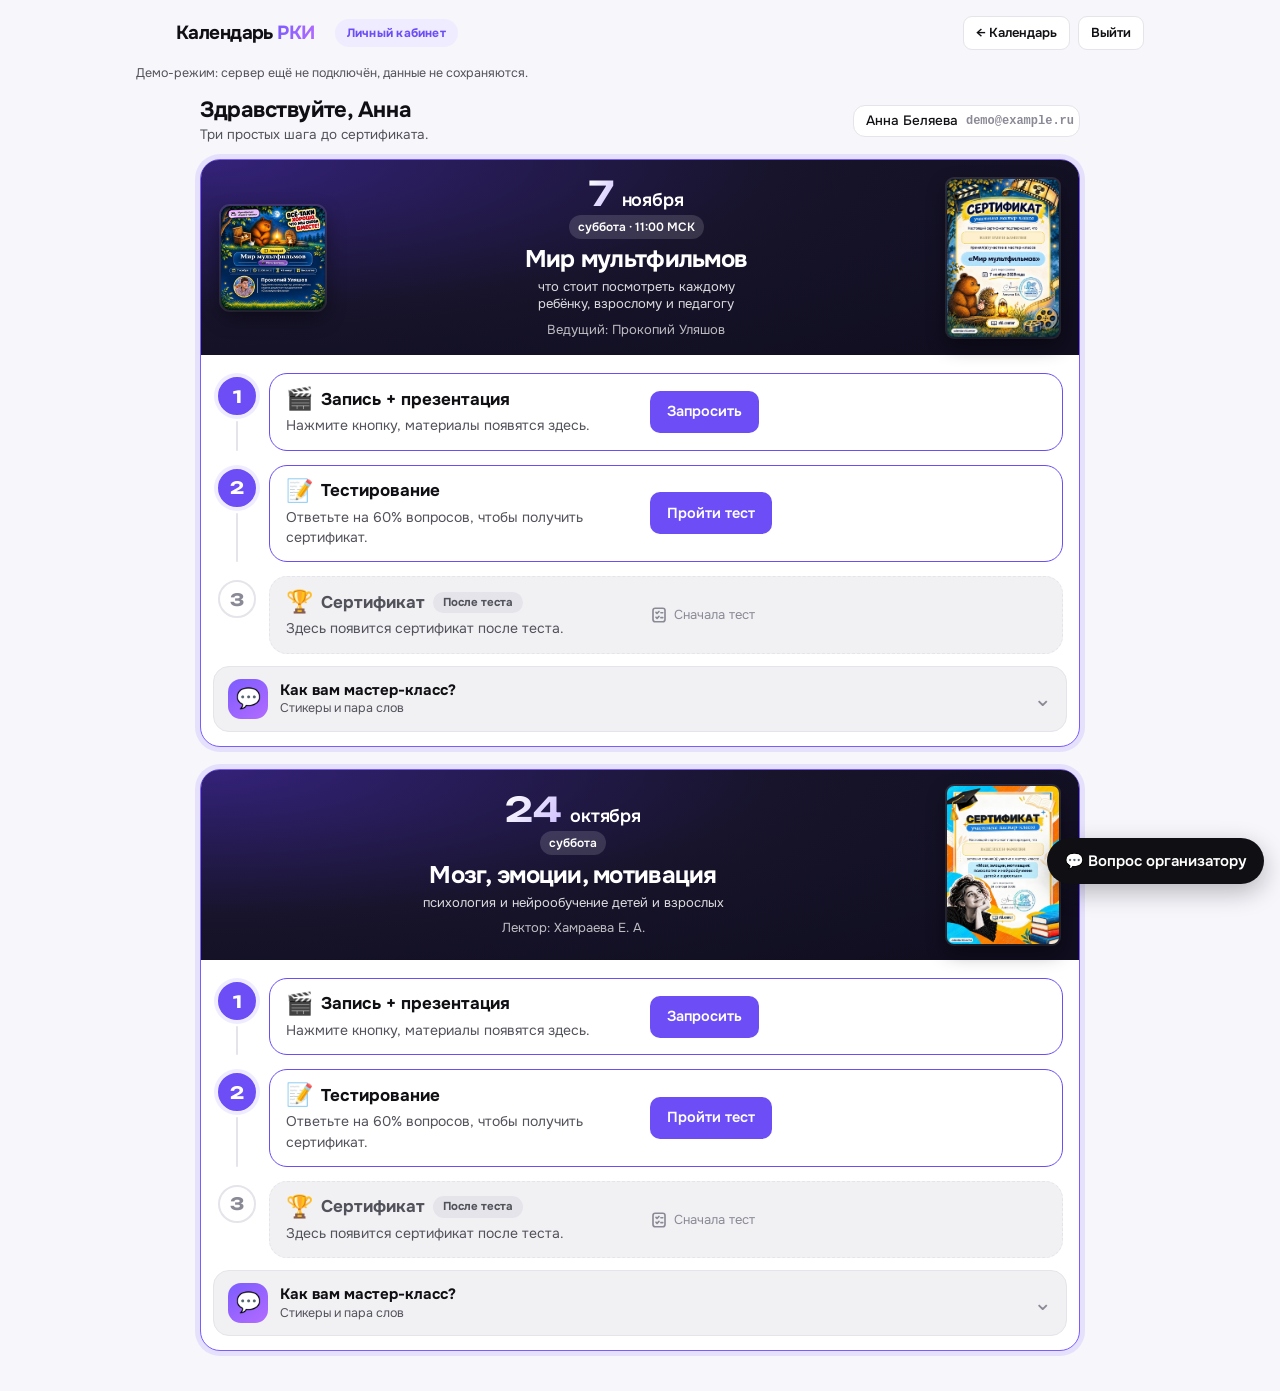
==== kabinet/index.html @ fc745478 "Личный кабинет /kabinet: запись, тест, сертификат (демо-режим) + серверный скрипт Co-Authored-By: Cl" ====
<!doctype html>
<html lang="ru">
<head>
<meta charset="utf-8">
<meta name="viewport" content="width=device-width,initial-scale=1,viewport-fit=cover">
<meta name="robots" content="noindex">
<title>Личный кабинет · Календарь РКИ</title>
<link rel="stylesheet" href="https://fonts.googleapis.com/css2?family=Onest:wght@400;500;600;700&family=Unbounded:wght@600&display=swap">
<link rel="stylesheet" href="kabinet.css">
</head>
<body>
<div class="wrap"><div id="app"></div></div>
<div id="toast" role="status" aria-live="polite"></div>
<script src="config.js"></script>
<script src="kabinet.js"></script>
</body>
</html>
---- kabinet/kabinet.css ----
/* Layout: compact calendar card. Left: date, title, three requests. Right: materials fill in as they are requested. Neutral graphite palette, one indigo accent. */
:root{
  --bg:#F6F6F8; --surface:#FFFFFF; --surface-2:#F1F1F4; --line:#E4E4EA;
  --ink:#101014; --ink-2:#52525B; --ink-3:#8A8A96;
  --accent:#4D5DFB; --accent-soft:#ECEEFF; --on-accent:#FFFFFF;
  --ok:#0F7B5C; --ok-soft:#E2F4EC; --wait:#9A5B00; --wait-soft:#FBF0DB;
  --font-display:'Onest',system-ui,-apple-system,'Segoe UI',sans-serif;
  --font-body:'Onest',system-ui,-apple-system,'Segoe UI',sans-serif;
  --font-num:'Unbounded','Onest',system-ui,sans-serif;
  --font-mono:ui-monospace,'SF Mono',Menlo,Consolas,monospace;
  --shadow:0 1px 0 rgba(16,16,20,.04);
  color-scheme:light;
}
@media (prefers-color-scheme:dark){
  :root:not([data-theme="light"]){
    --bg:#0A0A0C; --surface:#121215; --surface-2:#1A1A1F; --line:#26262D;
    --ink:#EDEDF1; --ink-2:#A1A1AC; --ink-3:#71717D;
    --accent:#8F99FF; --accent-soft:#1B1E44; --on-accent:#0A0A0C;
    --ok:#4AD8A8; --ok-soft:#10302A; --wait:#F2BE6B; --wait-soft:#33260F;
    --shadow:0 1px 0 rgba(0,0,0,.3);
    color-scheme:dark;
  }
}
:root[data-theme="dark"]{
  --bg:#0A0A0C; --surface:#121215; --surface-2:#1A1A1F; --line:#26262D;
  --ink:#EDEDF1; --ink-2:#A1A1AC; --ink-3:#71717D;
  --accent:#8F99FF; --accent-soft:#1B1E44; --on-accent:#0A0A0C;
  --ok:#4AD8A8; --ok-soft:#10302A; --wait:#F2BE6B; --wait-soft:#33260F;
  --shadow:0 1px 0 rgba(0,0,0,.3);
  color-scheme:dark;
}
*{box-sizing:border-box}
html,body{margin:0}
body{background:var(--bg);color:var(--ink);font:400 14.5px/1.5 var(--font-body);-webkit-font-smoothing:antialiased}
button,input{font:inherit;color:inherit}
h1,h2,h3,p{margin:0}
h1,h2,h3{text-wrap:balance;letter-spacing:-.02em}
.wrap{max-width:1000px;margin:0 auto;padding-block:16px 40px;padding-left:max(16px,env(safe-area-inset-left,0px));padding-right:max(16px,env(safe-area-inset-right,0px))}
.muted{color:var(--ink-2)}
:focus-visible{outline:2px solid var(--accent);outline-offset:2px}

/* top bar */
.top{display:flex;align-items:center;justify-content:space-between;gap:12px;flex-wrap:wrap;margin-bottom:20px}
.brand{display:flex;align-items:center;gap:9px;font:600 14px/1 var(--font-num)}
.brand svg{width:26px;height:26px;flex:none}
.tabs{display:inline-flex;padding:3px;gap:2px;background:var(--surface-2);border-radius:10px}
.tabs button{min-height:34px;padding:0 14px;border:0;border-radius:8px;background:transparent;font-weight:600;font-size:13.5px;color:var(--ink-2);cursor:pointer}
.tabs button[aria-pressed="true"]{background:var(--surface);color:var(--ink);box-shadow:0 1px 2px rgba(0,0,0,.12)}
#notice{margin-bottom:14px;padding:10px 14px;border-radius:10px;background:var(--wait-soft);color:var(--wait);font-weight:500}

/* buttons */
.btn{display:inline-flex;align-items:center;justify-content:center;gap:8px;min-height:42px;padding:0 16px;border-radius:10px;border:1px solid transparent;font-weight:600;line-height:1.2;cursor:pointer;text-decoration:none;transition:background .15s,border-color .15s,filter .15s}
.btn:active{transform:translateY(1px)}
.btn-primary{background:var(--ink);color:var(--bg)}
.btn-primary:hover{filter:opacity(.88)}
.btn-quiet{background:var(--surface);border-color:var(--line);color:var(--ink)}
.btn-quiet:hover{border-color:var(--ink-3)}
.btn-like{background:var(--accent-soft);color:var(--accent);border-color:transparent}
.btn-like:hover{filter:brightness(.96)}
.btn[disabled]{opacity:.5;cursor:not-allowed;filter:none}
.btn-sm{min-height:34px;padding:0 12px;border-radius:9px;font-size:13px}
.ico{display:inline-flex;flex:none}

/* participant: login */
.login{max-width:420px;margin:6vh auto 0;background:var(--surface);border:1px solid var(--line);border-radius:18px;padding:24px;display:grid;gap:14px}
.login h1{font:700 21px/1.25 var(--font-display)}
.pin-row{display:flex;gap:8px}
.pin-row input{flex:1;min-width:0;height:50px;border-radius:10px;border:1.5px solid var(--line);background:var(--surface-2);padding:0 12px;font:600 22px var(--font-mono);letter-spacing:.3em;text-align:center}
.pin-row input:focus{outline:none;border-color:var(--accent)}
.pin-row .btn{height:50px}
.err{color:var(--wait);font-weight:500;min-height:1.5em}
.hint{font-size:13px;color:var(--ink-3)}
.hint button{border:0;background:none;padding:0;color:var(--accent);font-weight:600;cursor:pointer;text-decoration:underline}

/* participant: member */
#member{max-width:880px;margin:0 auto}
.hello{display:flex;justify-content:space-between;align-items:center;gap:12px;flex-wrap:wrap;margin-bottom:14px}
.hello h1{font:700 21px/1.2 var(--font-display);margin-bottom:2px}
.hello p{font-size:13.5px}
.who-chip{display:flex;align-items:center;gap:8px;flex-wrap:wrap;background:var(--surface);border:1px solid var(--line);border-radius:12px;padding:5px 5px 5px 12px;font-weight:500;font-size:13.5px}
.who-chip code{font:600 12px var(--font-mono);color:var(--ink-3)}
.evs{display:grid;gap:14px}
.ev{display:grid;grid-template-columns:minmax(0,1fr) minmax(0,1fr);background:var(--surface);border:1px solid var(--line);border-radius:18px;box-shadow:var(--shadow);overflow:hidden}
@media (max-width:780px){.ev{grid-template-columns:minmax(0,1fr)}}
.ev-left{padding:18px;display:grid;gap:14px;align-content:start}
.ev-top{display:flex;gap:16px;align-items:flex-start}
.ev-top>div:last-child{min-width:0}
.ev h3{font:700 16px/1.3 var(--font-display)}
.meta{color:var(--ink-2);margin-top:3px;font-size:13.5px}
.acts{display:flex;gap:8px;flex-wrap:wrap;align-items:center}
.note{font-size:12.5px;color:var(--ink-3)}
.ask{display:grid;gap:6px}
.ask-title{font-size:11px;font-weight:600;letter-spacing:.09em;text-transform:uppercase;color:var(--ink-3)}
.ask-btn{display:flex;align-items:center;gap:10px;width:100%;min-height:40px;padding:0 12px;border-radius:10px;border:1px solid var(--line);background:var(--surface);font-weight:500;font-size:14px;text-align:left;cursor:pointer;transition:border-color .15s,background .15s}
.ask-btn .ico{color:var(--ink-3)}
.ask-btn:hover:not([disabled]){border-color:var(--accent);background:var(--accent-soft)}
.ask-btn:hover:not([disabled]) .ico{color:var(--accent)}
.ask-btn .arrow{margin-left:auto;color:var(--ink-3)}
.ask-btn[disabled]{cursor:default;background:var(--surface-2);color:var(--ink-2)}
.ask-btn.done .ico{color:var(--ok)}
.ev-right{background:var(--surface-2);border-left:1px solid var(--line);padding:18px;display:grid;gap:8px;align-content:start}
@media (max-width:780px){.ev-right{border-left:0;border-top:1px solid var(--line)}}
.item{border:1px dashed var(--line);border-radius:12px;padding:8px 10px;display:grid;gap:8px;color:var(--ink-3)}
.item.on{border:1px solid var(--line);background:var(--surface);color:var(--ink)}
.item.got{border-color:color-mix(in srgb,var(--ok) 45%,var(--line))}
.item.pop{animation:pop .4s ease-out}
@keyframes pop{from{opacity:0;transform:translateX(14px)}to{opacity:1;transform:none}}
.item-row{display:flex;align-items:center;gap:10px;flex-wrap:wrap}
.item-row .nm{font-weight:600;flex:1;min-width:0}
.badge-ico{width:32px;height:32px;border-radius:9px;display:grid;place-items:center;background:var(--surface-2);color:var(--ink-3);flex:none}
.item.on .badge-ico{background:var(--accent-soft);color:var(--accent)}
.item.got .badge-ico{background:var(--ok-soft);color:var(--ok)}
.item.got .badge-ico svg{animation:stamp .45s cubic-bezier(.2,1.4,.4,1)}
@keyframes stamp{from{transform:scale(.4) rotate(-25deg);opacity:0}to{transform:none;opacity:1}}
.item-sub{font-size:13px;color:var(--ink-2)}
.cert-wrap{display:grid;gap:8px}
.cert-row{display:flex;gap:10px;align-items:center;flex-wrap:wrap}
.cert-btn{padding:0;border:1px solid var(--line);border-radius:8px;overflow:hidden;background:#fff;cursor:zoom-in;width:132px;flex:none}
.cert-btn svg{display:block;width:100%;height:auto}
.cert-wrap.zoom .cert-row{align-items:flex-start}
.cert-wrap.zoom .cert-btn{width:100%;cursor:zoom-out}
.ok-note{display:inline-flex;align-items:center;gap:6px;color:var(--ok);font-weight:600;font-size:13px}

/* date block */
.date{position:relative;width:74px;flex:none;margin-top:5px;border:1px solid var(--line);border-radius:12px;background:var(--surface);text-align:center;transform:rotate(-2deg);transition:transform .2s}
.date:hover{transform:rotate(0)}
.date::before,.date::after{content:"";position:absolute;top:-5px;width:5px;height:11px;border-radius:3px;background:var(--ink)}
.date::before{left:16px}.date::after{right:16px}
.date .mo{background:var(--ink);color:var(--bg);border-radius:11px 11px 0 0;font:700 9.5px/1 var(--font-body);letter-spacing:.14em;text-transform:uppercase;padding:8px 0 6px}
.date .dd{font:600 32px/1 var(--font-num);padding:9px 0 4px;font-variant-numeric:tabular-nums}
.date .dd.none{color:var(--ink-3)}
.date .wd{font:500 10px/1 var(--font-body);letter-spacing:.06em;text-transform:uppercase;color:var(--ink-3);white-space:nowrap;padding:0 4px 8px}
.date .tm{border-top:1px dashed var(--line);color:var(--accent);border-radius:0 0 11px 11px;font:600 12px/1 var(--font-body);padding:7px 4px;font-variant-numeric:tabular-nums}

/* pills */
.pill{display:inline-flex;align-items:center;gap:6px;padding:2px 9px;border-radius:999px;font-size:12px;font-weight:600;line-height:1.5;white-space:nowrap}
.pill i{width:6px;height:6px;border-radius:50%;background:currentColor}
.p-none{background:transparent;color:var(--ink-3);border:1px solid var(--line)}
.p-wait{background:var(--wait-soft);color:var(--wait)}
.p-sent{background:var(--accent-soft);color:var(--accent)}
.p-ok{background:var(--ok-soft);color:var(--ok)}
.p-wait i{animation:pulse 1.6s ease-in-out infinite}
@keyframes pulse{50%{opacity:.3}}

/* admin */
.stack{display:grid;gap:14px}
.adm-title{display:flex;justify-content:space-between;align-items:baseline;gap:12px;flex-wrap:wrap}
.adm-title h1{font:700 21px/1.2 var(--font-display)}
.panel{background:var(--surface);border:1px solid var(--line);border-radius:16px;padding:16px;box-shadow:var(--shadow)}
.picker{display:flex;gap:6px;flex-wrap:wrap}
.chip{display:inline-flex;align-items:center;gap:9px;min-height:40px;padding:4px 12px 4px 5px;border-radius:10px;border:1px solid var(--line);background:var(--surface);cursor:pointer;text-align:left;max-width:100%}
.chip[aria-pressed="true"]{border-color:var(--ink);background:var(--surface)}
.chip .cd{font:700 10.5px/1 var(--font-body);letter-spacing:.06em;background:var(--surface-2);color:var(--ink-2);border-radius:6px;padding:7px 8px;text-transform:uppercase;white-space:nowrap}
.chip[aria-pressed="true"] .cd{background:var(--ink);color:var(--bg)}
.chip .ct{min-width:0;max-width:240px;overflow:hidden;text-overflow:ellipsis;white-space:nowrap;font-weight:500}
.chip .cb{background:var(--wait-soft);color:var(--wait);border-radius:999px;padding:0 8px;font-size:12px;font-weight:700}
.set-head{display:flex;justify-content:space-between;gap:12px;flex-wrap:wrap;align-items:baseline;margin-bottom:12px}
.set-head h2{font:700 15px/1.3 var(--font-display)}
.fields{display:grid;grid-template-columns:repeat(auto-fit,minmax(170px,1fr));gap:12px;align-items:end}
.field{display:grid;gap:5px;min-width:0}
.field label,.field .lbl{font-size:12px;font-weight:600;color:var(--ink-2)}
.field input[type=text],.field input[type=url],.field input[type=date],.field input[type=number]{height:40px;min-width:0;border-radius:9px;border:1px solid var(--line);background:var(--surface-2);padding:0 11px}
.field input:focus{outline:none;border-color:var(--accent)}
.field.wide{grid-column:span 2}
@media (max-width:520px){.field.wide{grid-column:auto}}
.switch{display:flex;align-items:center;gap:10px;min-height:40px;font-weight:500}
.switch input{width:18px;height:18px;accent-color:var(--accent)}
.stats{display:grid;grid-template-columns:auto minmax(0,1fr);gap:24px;align-items:center}
@media (max-width:640px){.stats{grid-template-columns:1fr;gap:14px}}
.big{font:700 52px/1 var(--font-display);letter-spacing:-.04em;font-variant-numeric:tabular-nums}
.big small{display:block;font:500 13px/1.4 var(--font-body);letter-spacing:0;color:var(--ink-2);margin-top:8px;max-width:150px}
.bar{display:flex;height:12px;border-radius:6px;overflow:hidden;background:var(--line);gap:2px}
.bar i{display:block;min-width:0}
.legend{display:grid;grid-template-columns:repeat(auto-fit,minmax(130px,1fr));gap:10px 14px;margin-top:14px}
.lg{display:grid;gap:1px}
.lg b{font:700 20px/1.1 var(--font-display);letter-spacing:-.02em;font-variant-numeric:tabular-nums}
.lg span{display:flex;align-items:center;gap:7px;font-size:12.5px;color:var(--ink-2)}
.lg span::before{content:"";width:8px;height:8px;border-radius:3px;background:var(--c)}
.mats{display:grid;grid-template-columns:repeat(auto-fit,minmax(140px,1fr));gap:10px;margin-top:14px;padding-top:12px;border-top:1px dashed var(--line)}
.mat{display:grid;gap:1px}
.mat span{font-size:12.5px;color:var(--ink-2)}
.mat b{display:flex;align-items:center;gap:7px;font:700 17px/1.2 var(--font-display);letter-spacing:-.02em;font-variant-numeric:tabular-nums}
.mat b .ico{color:var(--ok)}
.mat small{font-size:12px;color:var(--ink-3)}
.tbl-head{display:flex;justify-content:space-between;align-items:center;gap:12px;flex-wrap:wrap;padding:14px 14px 10px}
.filters{display:flex;gap:5px;flex-wrap:wrap}
.filters button{min-height:32px;padding:0 11px;border-radius:999px;border:1px solid var(--line);background:var(--surface);font-size:13px;font-weight:500;cursor:pointer}
.filters button[aria-pressed="true"]{background:var(--ink);color:var(--bg);border-color:var(--ink)}
.tbl{padding:0;overflow:hidden}
.row{display:grid;grid-template-columns:minmax(0,1.3fr) minmax(0,1.5fr) minmax(110px,auto);gap:12px;align-items:center;padding:10px 14px;border-top:1px solid var(--line)}
.row.th{padding-block:7px;font-size:11px;font-weight:600;color:var(--ink-3);text-transform:uppercase;letter-spacing:.08em;background:var(--surface-2)}
.who{min-width:0;display:grid;gap:1px}
.who b{font-weight:600;overflow:hidden;text-overflow:ellipsis}
.who .sub{display:flex;gap:8px;align-items:center;flex-wrap:wrap}
.pin{border:0;background:none;padding:0;font:600 12.5px var(--font-mono);color:var(--ink-3);cursor:pointer}
.pin:hover{color:var(--accent)}
.tag{font-size:10.5px;font-weight:600;letter-spacing:.06em;text-transform:uppercase;color:var(--ink-3);border:1px solid var(--line);border-radius:6px;padding:0 6px}
.pills{display:flex;gap:5px;flex-wrap:wrap}
.act{display:flex;justify-content:flex-end}
.act-note{font-size:13px;color:var(--ink-3)}
.act-note.ok{color:var(--ok);font-weight:600}
.empty{padding:24px 18px;text-align:center;color:var(--ink-2)}
@media (max-width:640px){
  .row{grid-template-columns:minmax(0,1fr) auto}
  .row .pills{grid-column:1 / -1;grid-row:2}
  .row.th{display:none}
}
.add{display:grid;grid-template-columns:repeat(auto-fit,minmax(280px,1fr));gap:16px}
.add h2{font:700 15px/1.3 var(--font-display);margin-bottom:10px}
.add form{display:grid;gap:10px}
.two{display:grid;grid-template-columns:1fr 1fr;gap:10px}
@media (max-width:420px){.two{grid-template-columns:1fr}}
.poster-row{display:flex;gap:12px;align-items:center;flex-wrap:wrap}
.poster-row img{height:56px;border-radius:8px;border:1px solid var(--line)}
.poster-row input[type=file]{min-width:0;max-width:100%}

#toast{position:fixed;left:50%;bottom:calc(16px + env(safe-area-inset-bottom,0px));transform:translate(-50%,12px);background:var(--ink);color:var(--bg);padding:10px 16px;border-radius:10px;font-weight:500;max-width:calc(100% - 32px);opacity:0;pointer-events:none;transition:opacity .2s,transform .2s;z-index:20}
#toast.show{opacity:1;transform:translate(-50%,0)}
@media (prefers-reduced-motion:reduce){
  .p-wait i,.item.pop,.item.got .badge-ico svg{animation:none}
  .date{transform:none}
  *{transition:none!important}
}

/* ===== v6: two variants, paired rows ===== */
[hidden]{display:none!important}
:root,:root[data-v="1"]{--g1:#7C5CFF;--g2:#B26BFF;--g3:#FF7AC8;--accent:#6C4DF6;--accent-soft:#F0ECFF;--bg:#F7F6FB;--outline:#7C5CFF;--halo:rgba(124,92,255,.14);--r:20px}
:root[data-v="2"]{--g1:#6D5BFF;--g2:#FF5FA2;--g3:#FFA24D;--accent:#7B4DFF;--accent-soft:#F3EEFF;--bg:#FBF8F5;--halo:rgba(255,95,162,.14);--r:26px}
@media (prefers-color-scheme:dark){
  :root:not([data-theme="light"]),:root[data-v="1"]:not([data-theme="light"]){--accent:#A992FF;--accent-soft:#241C4A;--bg:#0B0A12;--outline:#8C74FF;--halo:rgba(140,116,255,.18)}
  :root[data-v="2"]:not([data-theme="light"]){--accent:#B79CFF;--accent-soft:#2A1D4D;--bg:#0D0A10;--halo:rgba(255,95,162,.16)}
}
:root[data-theme="dark"],:root[data-theme="dark"][data-v="1"]{--accent:#A992FF;--accent-soft:#241C4A;--bg:#0B0A12;--outline:#8C74FF;--halo:rgba(140,116,255,.18)}
:root[data-theme="dark"][data-v="2"]{--accent:#B79CFF;--accent-soft:#2A1D4D;--bg:#0D0A10;--halo:rgba(255,95,162,.16)}

.brand{font:inherit;gap:10px}
.brand svg{width:30px;height:30px}
.wm{font:600 19px/1 var(--font-display);letter-spacing:-.03em}
.wm b{font-weight:700}
.wm em{font-style:normal;font-weight:700;background:linear-gradient(100deg,var(--g1),var(--g2));-webkit-background-clip:text;background-clip:text;color:transparent}
.vsw{display:inline-flex;padding:3px;gap:2px;background:var(--surface-2);border-radius:999px;margin-left:auto}
.vsw button{min-height:30px;padding:0 12px;border:0;border-radius:999px;background:transparent;font-weight:600;font-size:12.5px;color:var(--ink-2);cursor:pointer}
.vsw button[aria-pressed="true"]{background:var(--surface);color:var(--ink);box-shadow:0 1px 2px rgba(0,0,0,.14)}
.hello h1{font-size:22px}

/* card with outline */
.ev{display:block;border:1.5px solid var(--outline);border-radius:var(--r);box-shadow:0 0 0 5px var(--halo);overflow:visible}
:root[data-v="2"] .ev{border:2px solid transparent;background:linear-gradient(var(--surface),var(--surface)) padding-box,linear-gradient(120deg,var(--g1),var(--g2),var(--g3)) border-box}
.ev-head{display:flex;align-items:center;gap:14px;padding:16px 16px 12px}
.ev-info{min-width:0;flex:1}
.ev h3{font:700 16px/1.3 var(--font-display)}
.ev-pic{width:58px;height:74px;object-fit:cover;border-radius:10px;flex:none;transform:rotate(3deg);border:2px solid var(--surface);box-shadow:0 4px 14px rgba(20,10,60,.22)}
:root[data-v="2"] .ev-pic{width:68px;height:68px;border-radius:50%;transform:none;border:0;box-shadow:0 0 0 3px var(--surface),0 0 0 5px var(--g2)}
.date{width:66px;margin-top:4px;border-radius:14px;transform:rotate(-2deg)}
.date .mo{background:linear-gradient(135deg,var(--g1),var(--g2));color:#fff;border-radius:13px 13px 0 0}
.date::before,.date::after{background:var(--ink)}
.date .dd{font-size:28px}
.date .tm{color:var(--accent)}
:root[data-v="2"] .date{border-radius:18px}
:root[data-v="2"] .date .mo{background:linear-gradient(135deg,var(--g2),var(--g3));border-radius:17px 17px 0 0}

/* pairs */
.pairs{display:grid;gap:8px;padding:0 16px 16px}
.pairs-h{display:grid;grid-template-columns:minmax(0,1fr) 22px minmax(0,1fr);font-size:11px;font-weight:600;letter-spacing:.09em;text-transform:uppercase;color:var(--ink-3)}
.pairs-h span:first-child{grid-column:1}.pairs-h span:last-child{grid-column:3}
.pair{display:grid;grid-template-columns:minmax(0,1fr) 22px minmax(0,1fr);align-items:center}
.pair .link{align-self:stretch}
.pair .ask{display:flex;align-items:center;gap:10px;width:100%;min-height:56px;padding:8px 10px;border-radius:14px;border:1px solid var(--line);background:var(--surface);text-align:left;cursor:default}
.pair button.ask{cursor:pointer;transition:border-color .15s,background .15s,transform .15s}
.pair button.ask:hover{border-color:var(--accent);background:var(--accent-soft);transform:translateY(-1px)}
.pair .ask-i{width:34px;height:34px;border-radius:10px;display:grid;place-items:center;background:var(--accent-soft);color:var(--accent);flex:none;transition:background .15s,color .15s}
.pair button.ask:hover .ask-i{background:var(--accent);color:#fff}
.pair .ask-t{display:grid;min-width:0;line-height:1.25}
.pair .ask-t b{font-weight:600;font-size:14px}
.pair .ask-t small{font-size:12px;color:var(--accent);font-weight:600}
.pair .ask .arrow{margin-left:auto;color:var(--ink-3)}
.pair .ask.on{background:var(--surface-2);border-color:transparent}
.pair .ask.on .ask-i{background:var(--ok-soft);color:var(--ok)}
.pair .ask.on small{color:var(--ok)}
.link{position:relative}
.link::before{content:"";position:absolute;left:3px;right:5px;top:50%;border-top:2px dotted var(--line)}
.link::after{content:"";position:absolute;right:3px;top:50%;width:6px;height:6px;margin-top:-3.5px;border-top:2px solid var(--line);border-right:2px solid var(--line);transform:rotate(45deg)}
.pair.s-req .link::before,.pair.s-got .link::before{border-color:var(--accent)}
.pair.s-req .link::after,.pair.s-got .link::after{border-color:var(--accent)}
.got{border-radius:14px;padding:8px 10px;display:grid;gap:8px;align-content:center;min-width:0}
.got.empty{border:1px dashed var(--line);color:var(--ink-3);font-size:13px;place-items:center}
.got.waiting{background:var(--wait-soft);color:var(--wait);font-size:13px;font-weight:500;grid-auto-flow:column;justify-content:start;align-items:center;gap:10px}
.dots{display:inline-flex;gap:3px}
.dots i{width:5px;height:5px;border-radius:50%;background:currentColor;animation:dot 1.2s ease-in-out infinite}
.dots i:nth-child(2){animation-delay:.15s}.dots i:nth-child(3){animation-delay:.3s}
@keyframes dot{0%,80%,100%{opacity:.25;transform:none}40%{opacity:1;transform:translateY(-3px)}}
.got.ready{background:var(--surface);border:1px solid var(--accent)}
.got.ready.liked{border-color:var(--ok);background:var(--ok-soft)}
.pair.pop .got{animation:pop2 .45s cubic-bezier(.2,1.2,.4,1)}
@keyframes pop2{from{opacity:0;transform:translateX(16px) scale(.96)}to{opacity:1;transform:none}}
.got .btn-primary{background:linear-gradient(120deg,var(--g1),var(--g2));color:#fff}
.got .cert-wrap{display:flex;gap:8px;align-items:center;flex-wrap:wrap}
.got .cert-btn{width:100px}
.got .cert-wrap.zoom{display:grid}
.got .cert-wrap.zoom .cert-btn{width:100%}

/* reactions */
.react{display:grid;gap:6px}
.react-q{font-size:12px;color:var(--ink-2);font-weight:500}
.react-row{display:flex;gap:6px;flex-wrap:wrap}
.rx{display:inline-flex;align-items:center;gap:6px;min-height:34px;padding:0 11px 0 9px;border-radius:999px;border:1px solid var(--line);background:var(--surface);cursor:pointer;font-weight:600;font-size:12.5px;transition:transform .15s,border-color .15s,background .15s}
.rx-e{font-size:17px;line-height:1;transition:transform .2s}
.rx:hover:not([disabled]){border-color:var(--accent);background:var(--accent-soft);transform:translateY(-2px)}
.rx:hover:not([disabled]) .rx-e{transform:scale(1.25) rotate(-8deg)}
.rx:active{transform:scale(.94)}
.rx[disabled]{opacity:.5}
:root[data-v="2"] .rx{width:44px;height:44px;min-height:0;padding:0;justify-content:center;border:0;background:var(--surface-2)}
:root[data-v="2"] .rx-l{display:none}
:root[data-v="2"] .rx-e{font-size:23px}
:root[data-v="2"] .rx:hover:not([disabled]){background:linear-gradient(135deg,var(--g1),var(--g2))}
.react.done{display:flex;align-items:center;gap:9px}
.react-em{font-size:26px;line-height:1;animation:heart .6s cubic-bezier(.2,1.6,.4,1)}
@keyframes heart{0%{transform:scale(.2) rotate(-20deg);opacity:0}60%{transform:scale(1.45) rotate(8deg);opacity:1}100%{transform:none}}
.react-t{color:var(--ok);font-weight:600;font-size:13px;line-height:1.25}

@media (max-width:560px){
  .pairs-h{display:none}
  .pair{grid-template-columns:minmax(0,1fr);gap:4px;padding:8px;border:1px solid var(--line);border-radius:16px}
  .pair .link{height:14px}
  .pair .link::before{left:50%;right:auto;top:0;bottom:4px;border-top:0;border-left:2px dotted var(--line)}
  .pair .link::after{right:auto;left:50%;top:auto;bottom:3px;margin:0 0 0 -3px;transform:rotate(135deg)}
  .vsw{margin-left:0}
}
@media (prefers-reduced-motion:reduce){.dots i,.react-em,.pair.pop .got{animation:none}.rx,.rx-e{transition:none}}

/* ===== v7: compact layout ===== */
.ev-head{padding:14px 16px 10px;gap:12px}
.dchip{flex:none;width:56px;border-radius:14px;background:linear-gradient(145deg,var(--g1),var(--g2));color:#fff;text-align:center;padding:7px 0 6px;line-height:1}
.dchip b{display:block;font:600 24px/1 var(--font-num)}
.dchip span{display:block;font-size:10.5px;font-weight:600;letter-spacing:.04em;text-transform:uppercase;margin-top:4px;opacity:.92}
:root[data-v="2"] .dchip{background:linear-gradient(145deg,var(--g2),var(--g3));border-radius:18px}
.ev-head .meta{margin-top:2px;font-size:13px}
.ev-pic{width:46px;height:58px}
:root[data-v="2"] .ev-pic{width:56px;height:56px}
.mrows{display:grid;gap:8px;padding:0 12px 12px}
.mrow{display:grid;grid-template-columns:minmax(170px,.8fr) minmax(0,1.6fr);border:1px solid var(--line);border-radius:14px;background:var(--surface);overflow:hidden}
.m-left{display:flex;align-items:center;gap:10px;padding:10px 12px;background:var(--surface-2);min-width:0}
.m-ico{width:36px;height:36px;border-radius:11px;display:grid;place-items:center;flex:none;background:var(--surface);color:var(--ink-3);border:1px solid var(--line)}
.s-req .m-ico{background:var(--wait-soft);color:var(--wait);border-color:transparent}
.s-got .m-ico{background:var(--accent-soft);color:var(--accent);border-color:transparent}
.s-liked .m-ico{background:var(--ok-soft);color:var(--ok);border-color:transparent}
.m-name{display:grid;line-height:1.25;min-width:0}
.m-name b{font-weight:600;font-size:14px}
.st{display:inline-flex;align-items:center;gap:4px;font-size:12px;font-weight:600}
.st .ico svg{width:12px;height:12px}
.st.none{color:var(--ink-3);font-weight:500}.st.wait{color:var(--wait)}.st.ok{color:var(--ok)}
.m-right{padding:10px 12px;display:grid;gap:8px;align-content:center;justify-items:start;min-width:0}
.m-actions{display:flex;gap:8px;align-items:center;flex-wrap:wrap}
.mrow .cert-btn{width:84px}
.mrow.zoom{grid-template-columns:1fr}
.mrow.zoom .m-right{justify-items:stretch}
.mrow.zoom .cert-btn{width:100%;cursor:zoom-out}
.mrow.zoom .m-actions{display:grid}
.mrow .btn-primary{background:linear-gradient(120deg,var(--g1),var(--g2));color:#fff}
.wait-note{display:flex;align-items:center;gap:10px;font-size:13px;font-weight:500;color:var(--wait)}
.mrow.pop{animation:pop2 .45s cubic-bezier(.2,1.2,.4,1)}
.react{display:flex;align-items:center;gap:8px;flex-wrap:wrap}
.react-q{font-size:12.5px}
.rx{min-height:30px}
:root[data-v="2"] .rx{width:36px;height:36px}
:root[data-v="2"] .rx-e{font-size:19px}
.react.done{gap:8px}.react-em{font-size:22px}
.review{margin:0 12px 14px;padding:12px;border-radius:14px;border:1px dashed var(--line);display:grid;gap:10px}
.rv-head{display:flex;align-items:center;justify-content:space-between;gap:10px;flex-wrap:wrap}
.stars{display:inline-flex;gap:2px}
.star{border:0;background:none;padding:2px 3px;font-size:24px;line-height:1;color:var(--line);cursor:pointer;transition:transform .15s,color .15s}
.star:hover{transform:scale(1.2)}
.star.on{color:#F5A524}
.rv-text{width:100%;border-radius:10px;border:1px solid var(--line);background:var(--surface-2);padding:9px 11px;resize:vertical;min-height:56px}
.rv-text:focus{outline:none;border-color:var(--accent)}
.rv-send{display:flex;justify-content:flex-end}
.review.done{display:flex;align-items:center;gap:10px;border-style:solid;background:var(--ok-soft);border-color:transparent}
.rv-stars{color:#F5A524;font-size:18px;letter-spacing:1px}.rv-thanks{color:var(--ok);font-weight:600;font-size:13px}
@media (max-width:560px){.mrow{grid-template-columns:1fr}.m-left{padding:8px 12px}}

/* ===== v8: dark plaque with poster, colorful icons, stickers ===== */
.ev-head{display:flex;align-items:center;gap:18px;padding:18px;border-radius:calc(var(--r) - 2px) calc(var(--r) - 2px) 0 0;background:radial-gradient(120% 140% at 0% 0%,#34227A 0%,#17142B 55%,#100E1F 100%);color:#fff;margin-bottom:12px}
:root[data-v="2"] .ev-head{background:radial-gradient(120% 140% at 0% 0%,#5B2268 0%,#241236 55%,#150C22 100%)}
.ev-pic{width:128px;height:auto;max-height:190px;aspect-ratio:3/4;object-fit:cover;border-radius:14px;border:0;transform:rotate(-3deg);box-shadow:0 10px 28px rgba(0,0,0,.45),0 0 0 3px rgba(255,255,255,.12);flex:none;background:#2a2450}
:root[data-v="2"] .ev-pic{width:128px;height:128px;aspect-ratio:1;border-radius:50%;transform:none;box-shadow:0 0 0 3px #150C22,0 0 0 5px var(--g2)}
.ev-info{display:grid;gap:6px;min-width:0;flex:1}
.d-big{display:flex;align-items:baseline;gap:8px}
.d-big b{font:600 40px/1 var(--font-num);background:linear-gradient(120deg,#fff,#CDBEFF);-webkit-background-clip:text;background-clip:text;color:transparent}
:root[data-v="2"] .d-big b{background:linear-gradient(120deg,#fff,#FFC6A1);-webkit-background-clip:text;background-clip:text}
.d-big span{font:600 20px/1 var(--font-display);letter-spacing:-.01em}
.d-sub{display:inline-flex;width:fit-content;font-size:12.5px;font-weight:600;padding:4px 10px;border-radius:999px;background:rgba(255,255,255,.14);color:#fff}
.ev-head h3{font:700 19px/1.25 var(--font-display);color:#fff;margin-top:2px}
.ev-head .meta{color:rgba(255,255,255,.72);margin:0;font-size:13px}
@media (max-width:560px){.ev-head{flex-direction:column;align-items:flex-start;gap:14px}.ev-pic{width:112px;max-height:150px}:root[data-v="2"] .ev-pic{width:96px;height:96px}.d-big b{font-size:34px}}

.m-ico{width:46px;height:46px;border-radius:15px;border:0;color:#fff;box-shadow:0 6px 14px -6px var(--sh,rgba(80,60,200,.6)),inset 0 1px 0 rgba(255,255,255,.35)}
.m-ico svg{width:24px;height:24px}
.m-ico.k-rec{background:linear-gradient(145deg,#FF7A59,#F0366B);--sh:rgba(240,54,107,.55)}
.m-ico.k-pres{background:linear-gradient(145deg,#FFC14D,#FF8A1F);--sh:rgba(255,138,31,.55)}
.m-ico.k-cert{background:linear-gradient(145deg,#8C6BFF,#5B3CF0);--sh:rgba(91,60,240,.55)}
.s-none .m-ico{filter:saturate(.55) opacity(.85)}
.s-req .m-ico,.s-got .m-ico,.s-liked .m-ico{color:#fff}
.m-name b{font-size:15px}

.react{display:grid;gap:8px;width:100%}
.stk-row{display:grid;grid-template-columns:repeat(5,minmax(0,1fr));gap:6px}
.stk{display:grid;justify-items:center;gap:3px;padding:7px 2px 6px;border:0;border-radius:14px;cursor:pointer;background:var(--surface-2);transition:transform .18s cubic-bezier(.2,1.5,.4,1),background .15s,box-shadow .15s}
.stk-e{font-size:25px;line-height:1;transition:transform .2s}
.stk-l{font-size:10.5px;font-weight:600;color:var(--ink-2);line-height:1.1;text-align:center}
.stk:hover:not([disabled]){transform:translateY(-3px) rotate(-3deg);box-shadow:0 8px 16px -8px rgba(40,20,120,.45)}
.stk:nth-child(even):hover:not([disabled]){transform:translateY(-3px) rotate(3deg)}
.stk:hover:not([disabled]) .stk-e{transform:scale(1.2)}
.stk:active{transform:scale(.92)}
.stk.c0:hover{background:#FFE3EA}.stk.c1:hover{background:#FFF1CC}.stk.c2:hover{background:#FFE1CF}.stk.c3:hover{background:#FFF6BF}.stk.c4:hover{background:#E4F1FF}
.stk:hover .stk-l{color:#2a2433}
.stk[disabled]{opacity:.5}
.react.done{display:flex;align-items:center;gap:10px}
.react-em{font-size:30px}
.react-t{font-size:13px}
@media (max-width:420px){.stk-l{font-size:9.5px}.stk-e{font-size:22px}}

.review{margin:2px 12px 14px;padding:14px;border-radius:16px;border:1px solid var(--line);background:var(--surface-2);display:grid;gap:10px}
.rv-head{display:flex;gap:12px;align-items:flex-start}
.rv-ico{width:40px;height:40px;border-radius:13px;display:grid;place-items:center;font-size:20px;background:linear-gradient(145deg,var(--g1),var(--g2));flex:none}
.rv-head b{font-size:15px}
.rv-head .meta{font-size:12.5px;margin-top:1px}
.rv-text{width:100%;border-radius:12px;border:1px solid var(--line);background:var(--surface);padding:10px 12px;resize:vertical;min-height:74px}
.review.done{background:var(--ok-soft);border-color:transparent}
.rv-done-h{display:flex;justify-content:space-between;align-items:center;gap:10px}
.rv-done-h b{color:var(--ok)}
.rv-quote{font-size:13.5px;color:var(--ink-2);white-space:pre-wrap}
.ev-head{padding:26px 22px}
.rv-text{font:inherit}
.rv-head>div{text-align:left}
.rv-head{justify-content:flex-start}

/* ===== v9: tempting heart, quick tags ===== */
.react{gap:8px}
.heart-btn{position:relative;display:flex;align-items:center;gap:12px;width:100%;padding:10px 14px;border:0;border-radius:16px;cursor:pointer;text-align:left;color:#fff;background:linear-gradient(120deg,#FF4D7D,#FF7A59);box-shadow:0 10px 22px -10px rgba(255,77,125,.8);transition:transform .18s cubic-bezier(.2,1.5,.4,1),box-shadow .2s;animation:glow 2.4s ease-in-out infinite}
.heart-btn:hover:not([disabled]){transform:translateY(-2px) scale(1.015);box-shadow:0 14px 26px -10px rgba(255,77,125,.95)}
.heart-btn:active{transform:scale(.97)}
.heart-btn[disabled]{opacity:1;animation:none}
.heart-e{font-size:32px;line-height:1;display:inline-block;animation:beat 1.4s ease-in-out infinite;filter:drop-shadow(0 2px 4px rgba(120,0,40,.4))}
.heart-t{display:grid;line-height:1.25}
.heart-t b{font-size:15px;font-weight:700}
.heart-t small{font-size:12px;opacity:.92;font-weight:500}
@keyframes beat{0%,100%{transform:scale(1)}14%{transform:scale(1.28)}28%{transform:scale(1)}42%{transform:scale(1.2)}70%{transform:scale(1)}}
@keyframes glow{50%{box-shadow:0 10px 30px -6px rgba(255,77,125,.95)}}
.heart-btn[disabled] .heart-e{animation:beat .5s ease-in-out 2}
.react{position:relative}
.fly{position:absolute;bottom:50px;font-size:22px;pointer-events:none;animation:fly .9s ease-out var(--d) forwards;opacity:0}
@keyframes fly{0%{opacity:1;transform:translate(0,0) scale(.6) rotate(0)}100%{opacity:0;transform:translate(var(--x),-110px) scale(1.4) rotate(var(--r))}}
.stk-row{grid-template-columns:repeat(4,minmax(0,1fr))}
.stk{flex-direction:row;display:flex;align-items:center;justify-content:center;gap:6px;padding:7px 4px}
.stk-e{font-size:18px}.stk-l{font-size:11px}
@media (max-width:560px){.stk-row{grid-template-columns:repeat(2,minmax(0,1fr))}}
.tagrow{display:flex;flex-wrap:wrap;gap:6px}
.tag-btn,.tag-on{display:inline-flex;align-items:center;gap:6px;min-height:34px;padding:0 12px 0 10px;border-radius:999px;border:1px solid var(--line);background:var(--surface);font-weight:600;font-size:13px;cursor:pointer;transition:transform .15s,background .15s,border-color .15s}
.tag-btn span{font-size:16px}
.tag-btn:hover{transform:translateY(-2px);border-color:var(--accent)}
.tag-btn.on{background:linear-gradient(120deg,var(--g1),var(--g2));color:#fff;border-color:transparent;box-shadow:0 6px 14px -6px rgba(108,77,246,.7)}
.tag-on{cursor:default;background:var(--surface);min-height:30px;font-size:12.5px}
@media (prefers-reduced-motion:reduce){.heart-btn,.heart-e,.fly{animation:none}}

/* ===== v10: quiz, collapsible review, admin feedback ===== */
.m-ico.k-test{background:linear-gradient(145deg,#2DD4BF,#0EA5A4);--sh:rgba(14,165,164,.55)}
.item-sub.lock{display:inline-flex;align-items:center;gap:6px;color:var(--ink-3)}
.ok-line{display:inline-flex;align-items:center;gap:8px;color:var(--ok);font-weight:600;font-size:13px}
.quiz{display:grid;gap:8px;width:100%}
.quiz-p{display:flex;align-items:center;gap:10px;font-size:12px;font-weight:600;color:var(--ink-2)}
.quiz-p i{flex:1;height:5px;border-radius:3px;background:var(--line);overflow:hidden}
.quiz-p em{display:block;height:100%;background:linear-gradient(90deg,var(--g1),var(--g2));transition:width .3s}
.quiz-q{font-size:14.5px;line-height:1.35}
.quiz-o{display:flex;align-items:center;gap:10px;width:100%;min-height:40px;padding:6px 10px;border-radius:12px;border:1px solid var(--line);background:var(--surface);text-align:left;font-weight:500;cursor:pointer;transition:border-color .15s,background .15s,transform .15s}
.quiz-o span{width:24px;height:24px;border-radius:8px;background:var(--surface-2);display:grid;place-items:center;font-size:12px;font-weight:700;color:var(--ink-2);flex:none}
.quiz-o:hover{border-color:var(--accent);background:var(--accent-soft);transform:translateX(2px)}
.review.closed{padding:0;background:var(--surface-2)}
.rv-bar{display:flex;align-items:center;gap:12px;width:100%;padding:12px 14px;border:0;background:none;text-align:left;cursor:pointer;border-radius:16px}
.rv-bt{display:grid;flex:1;line-height:1.3}.rv-bt b{font-size:15px}.rv-bt small{font-size:12.5px;color:var(--ink-2)}
.chev{font-size:22px;line-height:1;color:var(--ink-3);transition:transform .2s}.chev.up{transform:rotate(180deg)}
.review:not(.closed):not(.done){padding-top:8px}
.fbline{margin-top:4px;font-size:12px;color:var(--ink-2)}.fbline i{font-style:normal;color:var(--ink)}
.fb{display:grid;grid-template-columns:repeat(auto-fit,minmax(200px,1fr));gap:12px;margin-top:14px;padding-top:12px;border-top:1px dashed var(--line)}
.fb-h{display:block;font-size:11px;font-weight:600;letter-spacing:.08em;text-transform:uppercase;color:var(--ink-3);margin-bottom:6px}
.fb-chips{display:flex;flex-wrap:wrap;gap:5px}
.fb-chip{display:inline-flex;align-items:center;gap:6px;padding:3px 9px;border-radius:999px;background:var(--surface-2);font-size:12.5px;font-weight:500}
.fb-chip b{background:var(--ink);color:var(--bg);border-radius:999px;padding:0 6px;font-size:11px}
.fb-rv{grid-column:1/-1;display:grid;gap:4px;font-size:13px}.fb-rv p{color:var(--ink-2)}.fb-rv b{color:var(--ink)}
.field.wide2{grid-column:1/-1}
.quiz-ed{width:100%;border-radius:9px;border:1px solid var(--line);background:var(--surface-2);padding:10px 11px;font:13px/1.5 var(--font-mono);resize:vertical}

/* ===== v11: centered header with certificate, tabs ===== */
.ev-head{display:grid;grid-template-columns:minmax(0,1fr) auto;align-items:center;gap:26px;padding:26px 28px;text-align:center}
.ev-head:not(.has-pic){grid-template-columns:1fr}
.ev-info{justify-items:center;gap:8px}
.d-big{justify-content:center}
.d-big b{font-size:52px}.d-big span{font-size:26px}
.ev-head h3{font:700 34px/1.1 var(--font-display);letter-spacing:-.03em;margin-top:6px}
.d-rest{color:rgba(255,255,255,.85);font-size:14.5px;line-height:1.4;max-width:34ch;text-wrap:balance}
.ev-head .meta{margin-top:2px}
.ev-cert{flex:none;justify-self:center}
.etabs button{padding:0 12px;font-size:13px}
@media (max-width:420px){.etabs{flex-wrap:nowrap;overflow-x:auto;scrollbar-width:none}.etabs button{flex:none}}
.ev-cert-img{display:block;width:196px;height:auto;aspect-ratio:1054/1492;border-radius:10px;box-shadow:0 14px 34px rgba(0,0,0,.5),0 0 0 3px rgba(255,255,255,.14);transform:rotate(2.5deg);object-fit:cover;background:#2a2450}
.ev-cert-img.skel,.cert-img.skel{animation:sk 1.2s ease-in-out infinite}
@keyframes sk{50%{opacity:.5}}
.cert-img{display:block;width:100%;height:auto;aspect-ratio:1054/1492;object-fit:cover}
.mrow .cert-btn{width:64px;border-radius:7px}
.mrow.zoom .cert-btn{width:min(100%,380px);margin-inline:auto}
@media (max-width:720px){
  .ev-head{grid-template-columns:1fr;padding:22px 18px;gap:20px}
  .ev-head h3{font-size:28px}.d-big b{font-size:44px}
  .ev-cert-img{width:150px}
}
.etabs{display:flex;gap:6px;flex-wrap:wrap;margin:0 0 14px}
.etabs button{display:inline-flex;align-items:center;gap:8px;min-height:38px;padding:0 14px;border-radius:999px;border:1px solid var(--line);background:var(--surface);font-weight:600;font-size:13.5px;color:var(--ink-2);cursor:pointer;transition:border-color .15s}
.etabs button:hover{border-color:var(--accent)}
.etabs button.on{background:var(--ink);color:var(--bg);border-color:var(--ink)}
.etabs i{font-style:normal;font-size:11.5px;background:var(--surface-2);color:var(--ink-2);border-radius:999px;padding:1px 7px}
.etabs button.on i{background:rgba(255,255,255,.2);color:inherit}
.soon{display:flex;align-items:center;gap:10px;margin:0 12px 12px;padding:14px;border-radius:14px;background:var(--accent-soft);color:var(--accent);font-weight:600;font-size:13.5px}

/* v12: banner left, text centre, certificate right */
.ev-head.has-pic.has-ban{grid-template-columns:auto minmax(0,1fr) auto;gap:22px}
.ev-head.has-ban:not(.has-pic){grid-template-columns:auto minmax(0,1fr)}
.ev-poster{display:block;width:176px;height:auto;max-height:300px;object-fit:cover;border-radius:12px;box-shadow:0 14px 34px rgba(0,0,0,.5),0 0 0 3px rgba(255,255,255,.14);transform:rotate(-2.5deg);background:#2a2450;justify-self:center}
@media (max-width:860px){
  .ev-head.has-pic.has-ban{grid-template-columns:1fr 1fr;grid-template-areas:"t t" "p c";gap:18px}
  .ev-head.has-ban .ev-info{grid-area:t;order:-1}
  .ev-head.has-ban .ev-poster{grid-area:p;width:min(150px,100%)}
  .ev-head.has-ban .ev-cert{grid-area:c}
  .ev-head.has-ban .ev-cert{width:100%;display:grid;justify-items:center}
  .ev-head.has-ban .ev-cert-img{width:150px;max-width:100%}
}

/* ===== v13: guided steps, tone colours, centred tabs ===== */
.cab{margin-left:10px;padding:5px 12px;border-radius:999px;font-size:12px;font-weight:700;letter-spacing:.02em;color:var(--accent);background:var(--accent-soft)}
.brand{flex-wrap:nowrap}
.etabs{justify-content:center;width:fit-content;max-width:100%;margin:6px auto 18px;padding:4px;gap:2px;background:var(--surface-2);border-radius:999px;border:0}
.etabs button{border:0;background:transparent;min-height:40px;padding:0 18px;font-size:14px}
.etabs button:hover{border:0;color:var(--ink)}
.etabs button.on{background:linear-gradient(120deg,var(--g1),var(--g2));color:#fff;box-shadow:0 6px 16px -6px rgba(108,77,246,.7)}
.etabs button.on i{background:rgba(255,255,255,.25)}
@media (max-width:420px){.etabs button{padding:0 12px;font-size:13px}}

.tones{display:flex;flex-wrap:wrap;gap:6px 14px;font-size:12px;font-weight:600;color:var(--ink-2);padding:0 2px 2px}
.tone{display:inline-flex;align-items:center;gap:6px}
.tone i{width:10px;height:10px;border-radius:50%;background:var(--c)}
.t-todo{--c:var(--accent);--cs:var(--accent-soft)}.t-wait{--c:#D98A00;--cs:var(--wait-soft)}.t-done{--c:var(--ok);--cs:var(--ok-soft)}.t-lock{--c:var(--ink-3);--cs:var(--surface-2)}

.mrow{grid-template-columns:minmax(170px,.75fr) minmax(0,1fr) minmax(0,1.55fr);border-width:1px;position:relative}
.mrow::before{content:"";position:absolute;left:0;top:0;bottom:0;width:5px;background:var(--c)}
.mrow.zoom{grid-template-columns:minmax(170px,.75fr) minmax(0,1fr)}
.mrow.zoom .m-right{grid-column:1/-1;border-top:1px solid var(--line)}
.m-left{background:var(--cs);padding:12px 14px 12px 18px}
.m-mid{padding:12px 14px;display:flex;align-items:center;border-left:1px solid var(--line);border-right:1px solid var(--line)}
.m-mid p{font-size:13px;line-height:1.45;color:var(--ink-2)}
.mrow.zoom .m-mid{border-right:0}
.m-ico{position:relative}
.m-ico.locked{background:linear-gradient(145deg,#B9B9C6,#8E8EA0);--sh:rgba(0,0,0,.2);filter:none}
.m-ok{position:absolute;right:-5px;bottom:-5px;width:20px;height:20px;border-radius:50%;background:var(--ok);color:#fff;display:grid;place-items:center;border:2px solid var(--surface);font-style:normal}
.m-ok svg{width:11px!important;height:11px!important}
.s-none .m-ico{filter:none}
.m-no{font-style:normal;font-size:10.5px;font-weight:700;letter-spacing:.08em;text-transform:uppercase;color:var(--c)}
.st{padding:2px 9px;border-radius:999px;background:var(--surface);color:var(--c);width:fit-content;margin-top:3px;border:1px solid color-mix(in srgb,var(--c) 30%,transparent)}
.st.t-todo,.st.t-wait,.st.t-done,.st.t-lock{color:var(--c)}
.mrow.t-lock .m-right{opacity:.8}
.demo{display:flex;flex-wrap:wrap;align-items:center;gap:8px 12px;margin:0 12px 14px;padding:10px 12px;border-radius:12px;border:1px dashed var(--line);font-size:12.5px;color:var(--ink-2)}
.demo b{color:var(--ink)}.demo span{flex:1;min-width:120px}
@media (max-width:720px){
  .mrow,.mrow.zoom{grid-template-columns:1fr}
  .m-mid{border:0;padding:0 14px 8px 18px}
  .m-left{padding-bottom:8px}
  .mrow.zoom .m-right{border-top:0}
  .m-right{padding-left:18px}
}
@media (max-width:560px){
  .etabs{flex-wrap:nowrap;overflow-x:auto;scrollbar-width:none;gap:0}
  .etabs{justify-content:safe center;width:100%}
  .etabs button{flex:none;padding:0 9px;font-size:12.5px;gap:5px}
}

/* ===== v14: calmer palette, 3 steps, compact plaque ===== */
.t-todo{--c:var(--accent);--cs:var(--accent-soft)}
.t-wait,.t-lock{--c:#6B6B7B;--cs:var(--surface-2)}
.t-done{--c:var(--ok);--cs:var(--ok-soft)}
.mrow .m-ico[class]{background:var(--surface);color:var(--c);box-shadow:0 0 0 1.5px color-mix(in srgb,var(--c) 35%,transparent);filter:none;border:0}
.mrow .m-left{background:var(--surface-2)}
.mrow.t-done .m-left{background:var(--ok-soft)}
.mrow.t-todo .m-left{background:var(--accent-soft)}
.wait-note{color:var(--ink-2)}
.dots i{background:var(--ink-3)}
.help{font-size:12.5px;color:var(--ink-2);line-height:1.4}
.help a{color:var(--accent);font-weight:600}
.tones{gap:6px 16px}
.mrow .btn-primary{background:var(--accent);color:#fff}
:root[data-theme="dark"] .mrow .btn-primary,:root:not([data-theme="light"]) .mrow .btn-primary{color:#10101a}
@media (prefers-color-scheme:light){:root:not([data-theme="dark"]) .mrow .btn-primary{color:#fff}}
.ev-head{padding:16px 20px;gap:18px;margin-bottom:10px}
.ev-head .ev-info{gap:5px}
.d-big b{font-size:34px}.d-big span{font-size:18px}
.d-sub{font-size:12px;padding:3px 9px}
.ev-head h3{font-size:24px;margin-top:2px}
.d-rest{font-size:13px;line-height:1.35}
.ev-poster{width:104px;max-height:170px;border-radius:9px;box-shadow:0 8px 20px rgba(0,0,0,.45),0 0 0 2px rgba(255,255,255,.12)}
.ev-cert-img{width:112px;border-radius:7px;box-shadow:0 8px 20px rgba(0,0,0,.45),0 0 0 2px rgba(255,255,255,.12)}
@media (max-width:860px){
  .ev-head.has-pic.has-ban{gap:12px;padding:16px 14px}
  .ev-head.has-ban .ev-poster{width:92px}
  .ev-head.has-ban .ev-cert-img{width:92px}
  .ev-head h3{font-size:22px}
}

/* ===== v15: stepper ===== */
.tones{display:none}
.mrows{display:grid;gap:0;padding:8px 16px 10px}
.step{display:grid;grid-template-columns:40px minmax(0,1fr);gap:0 12px;padding-bottom:14px}
.step:last-child{padding-bottom:0}
.s-num{display:flex;flex-direction:column;align-items:center;padding-top:4px}
.s-dot{width:38px;height:38px;border-radius:50%;display:grid;place-items:center;flex:none;font:700 17px/1 var(--font-num);background:var(--surface);border:2px solid var(--line);color:var(--ink-3)}
.s-dot svg{width:18px;height:18px}
.s-line{flex:1;width:2px;margin-top:6px;border-radius:1px;background:var(--line)}
.step:last-child .s-line{display:none}
.step.t-todo .s-dot{background:var(--accent);border-color:var(--accent);color:#fff;box-shadow:0 0 0 4px var(--accent-soft)}
.step.t-wait .s-dot{border-color:var(--accent);color:var(--accent)}
.step.t-done .s-dot{background:var(--ok);border-color:var(--ok);color:#fff}
.step.t-done .s-line{background:var(--ok)}
.s-card{display:grid;grid-template-columns:minmax(0,1fr) minmax(0,1.15fr);gap:12px 20px;align-items:center;padding:14px 16px;border-radius:18px;border:1px solid var(--line);background:var(--surface)}
.step.t-todo .s-card{border-color:var(--accent)}
.step.t-done .s-card{background:var(--ok-soft);border-color:transparent}
.step.t-lock .s-card{background:var(--surface-2);border-style:dashed}
.step.t-lock .s-title b{color:var(--ink-2)}
.s-title{display:flex;align-items:center;gap:8px;flex-wrap:wrap}
.s-emoji{font-size:22px;line-height:1}
.s-title b{font:700 17px/1.25 var(--font-display)}
.s-pill{font-size:11.5px;font-weight:700;padding:2px 10px;border-radius:999px}
.s-pill.p-wait{background:var(--accent-soft);color:var(--accent)}
.s-pill.p-done{background:var(--ok);color:#fff}
.s-pill.p-lock{background:var(--line);color:var(--ink-2)}
.s-hint{margin-top:5px;font-size:14px;line-height:1.45;color:var(--ink-2)}
.step .m-right{padding:0;display:grid;gap:10px;justify-items:start;align-content:center;min-width:0}
.step .btn-primary{background:var(--accent);color:#fff}
.step .cert-btn{width:72px;border-radius:7px}
.step.zoom .s-card{grid-template-columns:1fr}
.step.zoom .m-right{justify-items:stretch}
.step.zoom .cert-btn{width:min(100%,400px);margin-inline:auto;display:block}
.step.zoom .m-actions{display:grid}
.step.pop{animation:pop2 .45s cubic-bezier(.2,1.2,.4,1)}
.wait-note{color:var(--ink-2)}
@media (max-width:720px){
  .mrows{padding:8px 12px 10px}
  .step{grid-template-columns:34px minmax(0,1fr);gap:0 10px}
  .s-dot{width:32px;height:32px;font-size:15px}
  .s-card{grid-template-columns:1fr;padding:12px 14px}
}
.step .stk{background:var(--surface)}
.step.t-done .react-t{color:var(--ok)}

/* ===== v16: straight heart, no tilt ===== */
.heart-btn{align-items:center;padding:10px 16px;gap:12px;overflow:hidden;animation:none;box-shadow:0 8px 18px -10px rgba(255,77,125,.8)}
.heart-btn:hover:not([disabled]){transform:translateY(-1px)}
.heart-e{flex:none;display:grid;place-items:center;width:34px;height:34px;font-size:26px;line-height:1;filter:none;transform-origin:center;animation:beat2 1.6s ease-in-out infinite}
@keyframes beat2{0%,100%{transform:scale(1)}15%{transform:scale(1.15)}30%{transform:scale(1)}45%{transform:scale(1.1)}60%{transform:scale(1)}}
.heart-t{text-align:left}
.ev-poster,.ev-cert-img,.ev-pic{transform:none!important}
.stk:hover:not([disabled]),.stk:nth-child(even):hover:not([disabled]){transform:translateY(-2px)}

/* ===== journey prototype ===== */
.wrap{max-width:1040px}
.top{margin-bottom:14px}
.top-r{display:flex;align-items:center;gap:8px;flex-wrap:wrap}
.role{display:inline-flex;padding:4px;gap:2px;background:var(--surface-2);border-radius:999px}
.role button{position:relative;min-height:38px;padding:0 16px;border:0;border-radius:999px;background:transparent;font-weight:600;font-size:14px;color:var(--ink-2);cursor:pointer}
.role button[aria-pressed="true"]{background:var(--surface);color:var(--ink);box-shadow:0 1px 3px rgba(0,0,0,.16)}
.role .dot{position:absolute;top:2px;right:2px;min-width:18px;height:18px;border-radius:9px;background:#F0366B;color:#fff;font-size:11px;font-weight:700;display:grid;place-items:center;padding:0 5px}
.proto-note{font-size:12.5px;color:var(--ink-2);margin:0 0 14px}
.back{border:0;background:none;color:var(--ink-2);font-weight:600;cursor:pointer;padding:6px 0;margin-bottom:8px}
.back:hover{color:var(--accent)}
h1.pg{font:700 24px/1.2 var(--font-display);margin-bottom:6px}
.lead{color:var(--ink-2);margin-bottom:18px;max-width:60ch}

.start{display:grid;grid-template-columns:1fr 1fr;gap:14px}
.opt{display:grid;gap:10px;text-align:left;padding:20px;border-radius:20px;border:1.5px solid var(--line);background:var(--surface);cursor:pointer;transition:border-color .15s,transform .15s,box-shadow .15s}
.opt:hover{border-color:var(--accent);transform:translateY(-2px);box-shadow:0 10px 24px -14px rgba(108,77,246,.6)}
.opt .em{font-size:34px;line-height:1}
.opt b{font:700 18px/1.25 var(--font-display)}
.opt span.d{color:var(--ink-2);font-size:14px}
.opt .go{color:var(--accent);font-weight:700;font-size:14px}
.opt .tag2{width:fit-content;font-size:11.5px;font-weight:700;padding:2px 10px;border-radius:999px;background:var(--surface-2);color:var(--ink-2)}
@media (max-width:720px){.start{grid-template-columns:1fr}}

.mailbox{max-width:640px;margin:0 auto;border:1px solid var(--line);border-radius:18px;background:var(--surface);overflow:hidden;box-shadow:0 12px 34px -22px rgba(0,0,0,.4)}
.mb-bar{display:flex;gap:6px;padding:10px 14px;background:var(--surface-2);border-bottom:1px solid var(--line)}
.mb-bar i{width:10px;height:10px;border-radius:50%;background:var(--line)}
.mb-meta{padding:14px 20px 0;font-size:13px;color:var(--ink-2);display:grid;gap:2px}
.mb-meta b{color:var(--ink);font-size:14px}
.mb-sub{padding:8px 20px 0;font:700 18px/1.3 var(--font-display)}
.mb-body{padding:14px 20px 22px;display:grid;gap:12px;font-size:15px}
.mb-body .btn{width:fit-content;min-height:46px;padding:0 22px;font-size:15px}
.mb-foot{font-size:12.5px;color:var(--ink-3)}

.site{border:1px solid var(--line);border-radius:18px;overflow:hidden;background:var(--surface);box-shadow:0 12px 34px -22px rgba(0,0,0,.4)}
.site-bar{display:flex;align-items:center;gap:10px;padding:10px 14px;background:var(--surface-2);border-bottom:1px solid var(--line)}
.site-bar .url{flex:1;background:var(--surface);border-radius:999px;padding:5px 14px;font-size:13px;color:var(--ink-2)}
.site-body{padding:20px;display:grid;gap:14px;background:var(--bg)}
.site .etabs{margin:0 auto}
.evc{display:grid;grid-template-columns:150px 1fr;gap:18px;align-items:center;padding:14px;border-radius:18px;background:var(--surface);border:1px solid var(--line)}
.evc img{width:150px;height:150px;border-radius:12px;object-fit:cover}
.evc h3{font:700 20px/1.2 var(--font-display);margin:2px 0 4px}
.evc .m{color:var(--ink-2);font-size:13.5px;margin-bottom:10px}
.evc .btns{display:flex;gap:8px;flex-wrap:wrap}
@media (max-width:560px){.evc{grid-template-columns:1fr}.evc img{width:100%;height:auto;aspect-ratio:1}}
.modal-bg{position:fixed;inset:0;background:rgba(10,8,24,.55);display:grid;place-items:center;padding:16px;z-index:30}
.modal{width:min(440px,100%);background:var(--surface);border-radius:22px;padding:22px;display:grid;gap:12px;box-shadow:0 30px 60px -20px rgba(0,0,0,.5)}
.modal h3{font:700 20px/1.25 var(--font-display)}
.fld{display:grid;gap:4px}.fld label{font-size:12.5px;font-weight:600;color:var(--ink-2)}
.fld input[type=text],.fld input[type=email]{min-height:44px;border-radius:12px;border:1px solid var(--line);background:var(--surface-2);padding:0 12px}
.fld input:focus{outline:2px solid var(--accent);outline-offset:1px}
.chk{display:flex;gap:10px;align-items:flex-start;font-size:13px;color:var(--ink-2);line-height:1.4}
.chk input{margin-top:2px;width:18px;height:18px;accent-color:var(--accent);flex:none}
.err{color:#C0264B;font-size:12.5px;min-height:16px}
.quick{display:flex;gap:6px;flex-wrap:wrap;font-size:12px;color:var(--ink-3);align-items:center}
.quick button{border:1px dashed var(--line);background:none;border-radius:999px;padding:3px 10px;font-size:12px;cursor:pointer;color:var(--ink-2)}
.quick button:hover{border-color:var(--accent);color:var(--accent)}
.centerbox{max-width:520px;margin:30px auto;text-align:center;display:grid;gap:12px;justify-items:center}
.centerbox .big{font-size:48px}

.namebox{display:grid;gap:8px;width:100%}
.namebox .fld input{background:var(--surface)}
.nameprev{font-size:12px;color:var(--ink-3)}

.watch{position:fixed;left:50%;bottom:16px;transform:translateX(-50%);z-index:15;display:flex;align-items:center;gap:12px;background:var(--ink);color:var(--bg);padding:8px 8px 8px 16px;border-radius:999px;max-width:calc(100% - 24px);box-shadow:0 12px 30px -10px rgba(0,0,0,.5);font-size:13px}
.watch span{overflow:hidden;text-overflow:ellipsis;white-space:nowrap;min-width:0}
.watch button{flex:none;border:0;border-radius:999px;background:linear-gradient(120deg,var(--g1),var(--g2));color:#fff;font-weight:700;padding:8px 14px;cursor:pointer}

/* organizer */
.cfg{display:flex;flex-wrap:wrap;gap:10px 22px;align-items:center;padding:12px 16px;border-radius:16px;background:var(--surface);border:1px solid var(--line);margin-bottom:12px}
.cfg .c{display:flex;align-items:center;gap:8px;font-size:13px;font-weight:600}
.seg2{display:inline-flex;padding:3px;background:var(--surface-2);border-radius:999px}
.seg2 button{border:0;background:transparent;border-radius:999px;min-height:30px;padding:0 12px;font-weight:600;font-size:12.5px;color:var(--ink-2);cursor:pointer}
.seg2 button[aria-pressed="true"]{background:var(--ink);color:var(--bg)}
.funnel{display:grid;grid-template-columns:repeat(6,minmax(0,1fr));gap:8px;margin-bottom:12px}
.fn{padding:12px 12px 10px;border-radius:16px;background:var(--surface);border:1px solid var(--line);display:grid;gap:4px}
.fn b{font:600 26px/1 var(--font-num)}
.fn span{font-size:12px;color:var(--ink-2);line-height:1.25}
.fn i{display:block;height:4px;border-radius:2px;background:var(--line);overflow:hidden;margin-top:4px}
.fn i em{display:block;height:100%;background:var(--accent)}
.fn.ok i em{background:var(--ok)}
.fn.hot{border-color:var(--accent);background:var(--accent-soft)}
@media (max-width:860px){.funnel{grid-template-columns:repeat(3,minmax(0,1fr))}}
.queue{padding:12px 16px;border-radius:16px;border:1.5px solid var(--accent);background:var(--accent-soft);margin-bottom:12px;display:grid;gap:8px}
.queue .qrow{display:flex;align-items:center;gap:10px;justify-content:space-between;font-size:13.5px}
.cols{display:grid;grid-template-columns:minmax(0,1.6fr) minmax(0,1fr);gap:12px;align-items:start}
@media (max-width:860px){.cols{grid-template-columns:1fr}}
.card2{border-radius:18px;background:var(--surface);border:1px solid var(--line);overflow:hidden}
.card2 h4{font:700 15px/1.2 var(--font-display);padding:14px 16px 8px}
.flt{display:flex;gap:6px;flex-wrap:wrap;padding:0 16px 10px}
.flt button{border:1px solid var(--line);background:var(--surface);border-radius:999px;min-height:32px;padding:0 12px;font-weight:600;font-size:12.5px;color:var(--ink-2);cursor:pointer}
.flt button[aria-pressed="true"]{background:var(--ink);border-color:var(--ink);color:var(--bg)}
.prow{display:grid;grid-template-columns:minmax(0,1.3fr) minmax(0,1fr) auto;gap:10px;align-items:center;padding:10px 16px;border-top:1px solid var(--line)}
.prow.new{background:var(--accent-soft);animation:flash 2.4s ease-out}
@keyframes flash{0%{box-shadow:inset 0 0 0 2px var(--accent)}100%{box-shadow:inset 0 0 0 2px transparent}}
.prow .n{font-weight:600;font-size:14px}
.prow .e{font-size:12px;color:var(--ink-3);overflow:hidden;text-overflow:ellipsis;white-space:nowrap}
.src{display:inline-flex;font-size:11px;font-weight:700;padding:1px 8px;border-radius:999px;background:var(--surface-2);color:var(--ink-2);margin-left:6px;vertical-align:1px}
.src.site{background:#FFF1D6;color:#8A5200}.src.newc{background:var(--accent);color:#fff}
.prog{display:flex;gap:4px;flex-wrap:wrap}
.pg{font-size:11px;font-weight:600;padding:2px 7px;border-radius:999px;background:var(--surface-2);color:var(--ink-3)}
.pg.on{background:var(--ok-soft);color:var(--ok)}
.when{font-size:11.5px;color:var(--ink-3);text-align:right;white-space:nowrap}
@media (max-width:560px){.prow{grid-template-columns:1fr auto}.prow .prog{grid-column:1/-1}}
.tg{background:var(--surface-2);padding:6px 12px 14px;display:grid;gap:8px;max-height:560px;overflow:auto}
.tg-h{padding:10px 16px;display:flex;align-items:center;gap:10px;background:var(--surface);border-bottom:1px solid var(--line);font-weight:700;font-size:14px}
.tg-h i{width:32px;height:32px;border-radius:50%;background:linear-gradient(145deg,#37AEE2,#1E96C8);display:grid;place-items:center;font-style:normal;color:#fff}
.bub{background:var(--surface);border-radius:14px 14px 14px 4px;padding:8px 12px;font-size:13px;line-height:1.4;box-shadow:0 1px 1px rgba(0,0,0,.06);width:fit-content;max-width:100%}
.bub small{display:block;color:var(--ink-3);font-size:11px;margin-top:2px}
.bub.hot{outline:2px solid var(--accent)}
.uni{margin-top:12px;padding:12px 16px;border-radius:16px;background:var(--surface);border:1px dashed var(--line);font-size:13px;color:var(--ink-2)}
.uni b{color:var(--ink)}
.cabwrap{max-width:880px;margin:0 auto}
.ptitle{font-size:clamp(22px,4vw,30px);margin:6px 0 6px;font-weight:700;letter-spacing:-.01em}.watch{bottom:16px}
.fab{position:fixed;right:16px;bottom:74px;z-index:40;min-height:46px;padding:0 18px;border:0;border-radius:999px;background:var(--ink);color:#fff;font:600 15px var(--font-body);box-shadow:0 8px 24px rgba(16,16,20,.28);cursor:pointer}
.fab:hover{background:var(--accent)}
.loginbox{max-width:420px;margin:18px auto;display:grid;gap:10px}.loginbox h3{margin:0}
.ctx{padding:8px 12px;background:var(--surface-2);border-radius:10px;font-size:13px;color:var(--ink-2);margin-bottom:10px;word-break:break-word}
.myq{display:grid;gap:10px;margin:0 0 14px}.mq{padding:12px 14px;background:var(--surface);border:1px solid var(--line);border-radius:14px}
.mq p{margin:4px 0}.mq small{color:var(--ink-3)}.ans{margin-top:8px;padding:10px 12px;background:var(--ok-soft);border-radius:10px}.ans p{margin:2px 0}
.qcard{margin-bottom:16px}.qitem{padding:12px 0;border-top:1px solid var(--line);display:grid;gap:8px}.qitem p{margin:0}.qh{display:flex;gap:8px;flex-wrap:wrap;justify-content:space-between}.qh span{color:var(--ink-3);font-size:13px}
.qitem .btn{width:fit-content}
.qitem{padding:12px 16px}
.link{background:none;border:0;padding:0;color:var(--accent);font:inherit;text-decoration:underline;cursor:pointer}
.dis{opacity:.55;pointer-events:none}
.ptitle{font-size:clamp(22px,4vw,30px);margin:6px 0;font-weight:700;letter-spacing:-.01em}
.fab{bottom:16px}
.modal select{width:100%;min-height:44px;border:1px solid var(--line);border-radius:12px;padding:0 10px;font:inherit;background:#fff}
.ev-head.has-ban:not(.has-pic){grid-template-columns:minmax(0,1fr) auto;gap:22px}
.cabwrap .ev+.ev{margin-top:22px}
@media (max-width:760px){.ev-head.has-ban:not(.has-pic){grid-template-columns:1fr;justify-items:center}}
@media (max-width:860px){
  .ev-head.has-ban:not(.has-pic){grid-template-columns:1fr;grid-template-areas:none;justify-items:center}
  .ev-head.has-ban:not(.has-pic) .ev-info,.ev-head.has-ban:not(.has-pic) .ev-cert{grid-area:auto;order:0}
}
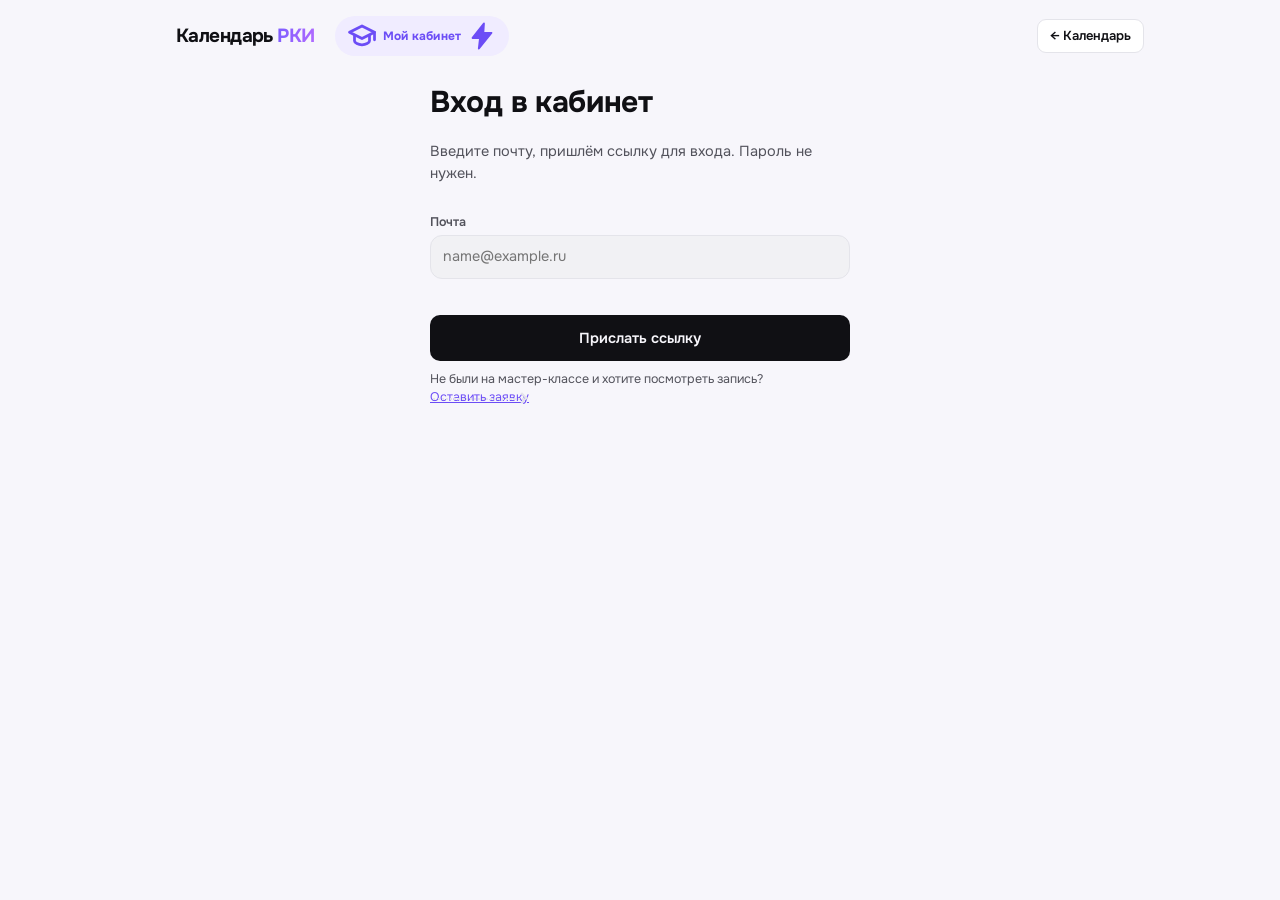
==== commit 7b817009: "Мой кабинет: кнопка и блок в календаре, обновлённая шапка /kabinet Co-Authored-By: Claude Sonnet 5.5" ====
--- a/kabinet/index.html
+++ b/kabinet/index.html
@@ -4,7 +4,7 @@
 <meta charset="utf-8">
 <meta name="viewport" content="width=device-width,initial-scale=1,viewport-fit=cover">
 <meta name="robots" content="noindex">
-<title>Личный кабинет · Календарь РКИ</title>
+<title>Мой кабинет · Календарь РКИ</title>
 <link rel="stylesheet" href="https://fonts.googleapis.com/css2?family=Onest:wght@400;500;600;700&family=Unbounded:wght@600&display=swap">
 <link rel="stylesheet" href="kabinet.css">
 </head>
--- a/kabinet/kabinet.css
+++ b/kabinet/kabinet.css
@@ -535,7 +535,7 @@
 }
 
 /* ===== v13: guided steps, tone colours, centred tabs ===== */
-.cab{margin-left:10px;padding:5px 12px;border-radius:999px;font-size:12px;font-weight:700;letter-spacing:.02em;color:var(--accent);background:var(--accent-soft)}
+.cab{display:inline-flex;align-items:center;gap:6px;white-space:nowrap;flex:none;margin-left:10px;padding:5px 12px;border-radius:999px;font-size:12px;font-weight:700;letter-spacing:.02em;color:var(--accent);background:var(--accent-soft)}
 .brand{flex-wrap:nowrap}
 .etabs{justify-content:center;width:fit-content;max-width:100%;margin:6px auto 18px;padding:4px;gap:2px;background:var(--surface-2);border-radius:999px;border:0}
 .etabs button{border:0;background:transparent;min-height:40px;padding:0 18px;font-size:14px}
@@ -801,3 +801,5 @@
   .ev-head.has-ban:not(.has-pic){grid-template-columns:1fr;grid-template-areas:none;justify-items:center}
   .ev-head.has-ban:not(.has-pic) .ev-info,.ev-head.has-ban:not(.has-pic) .ev-cert{grid-area:auto;order:0}
 }
+
+@media(max-width:480px){.cab{margin-left:6px;padding:5px 10px}.wm{font-size:17px}}
